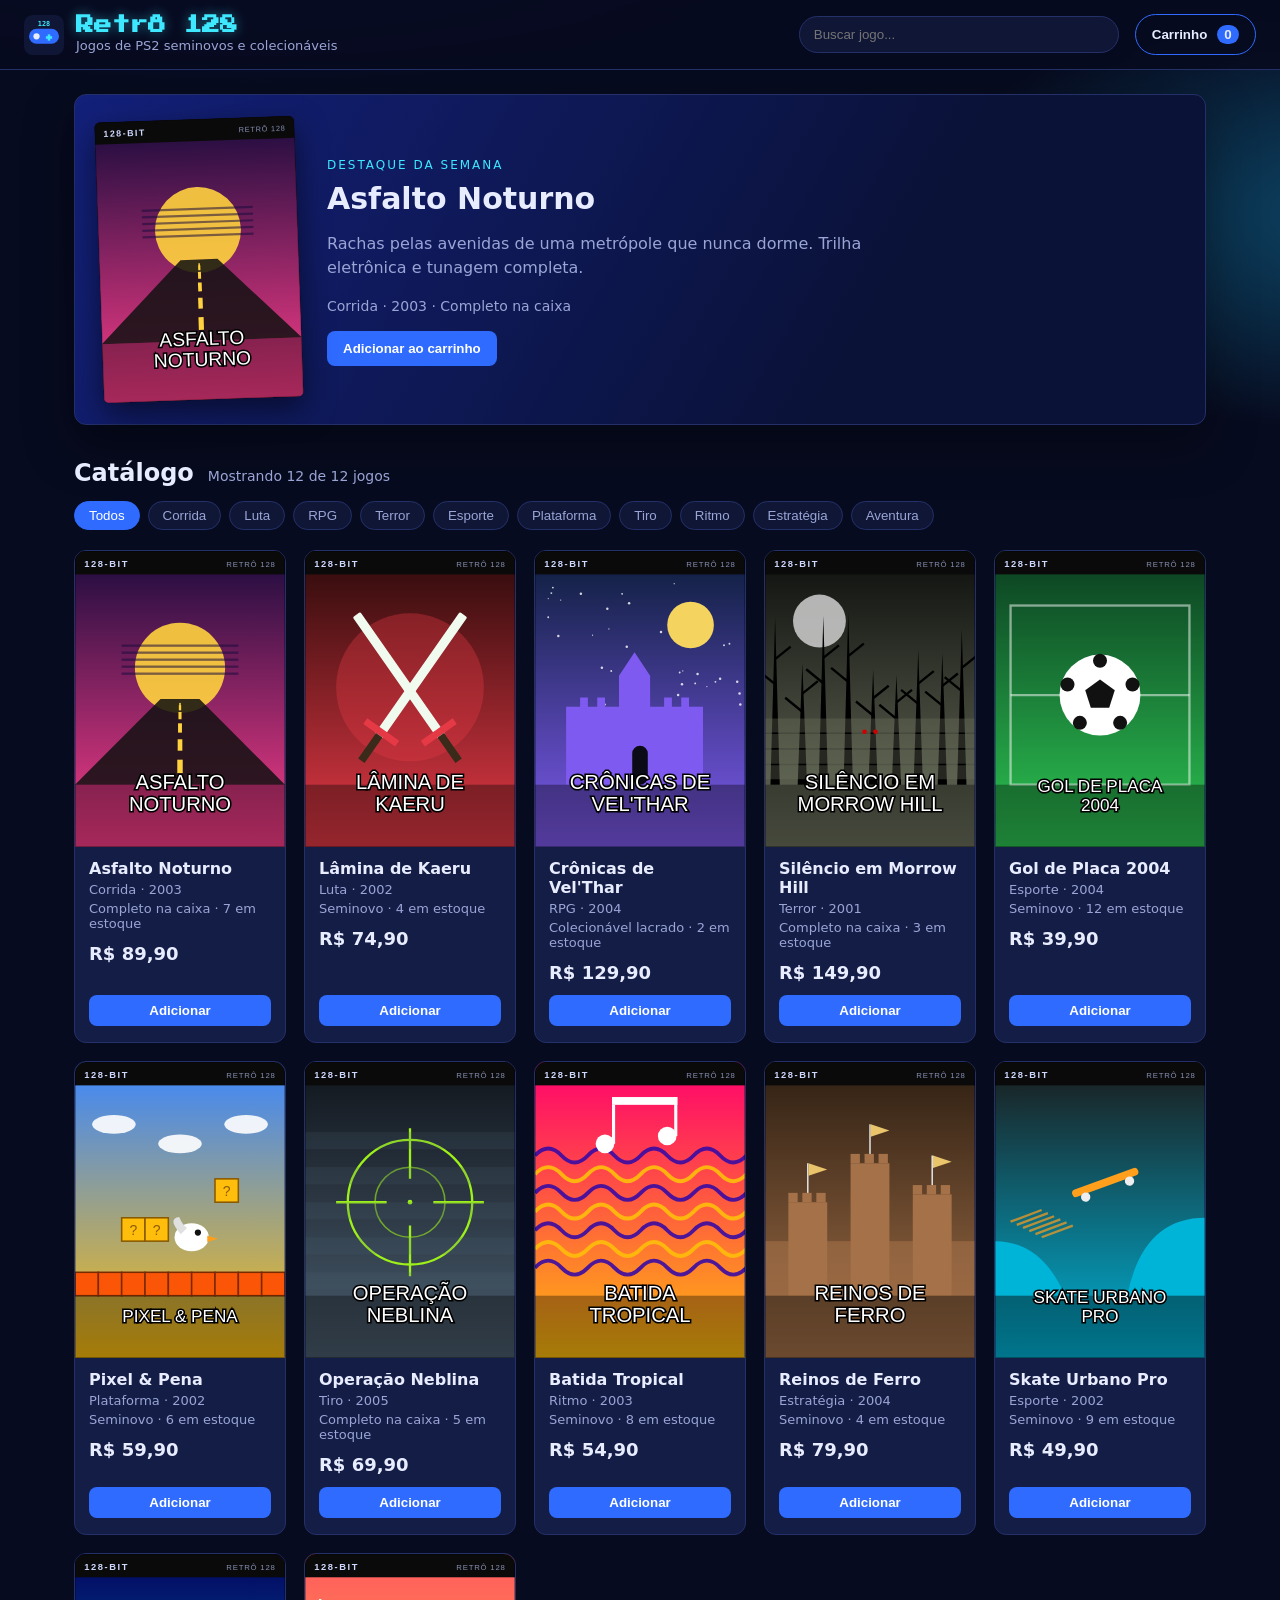
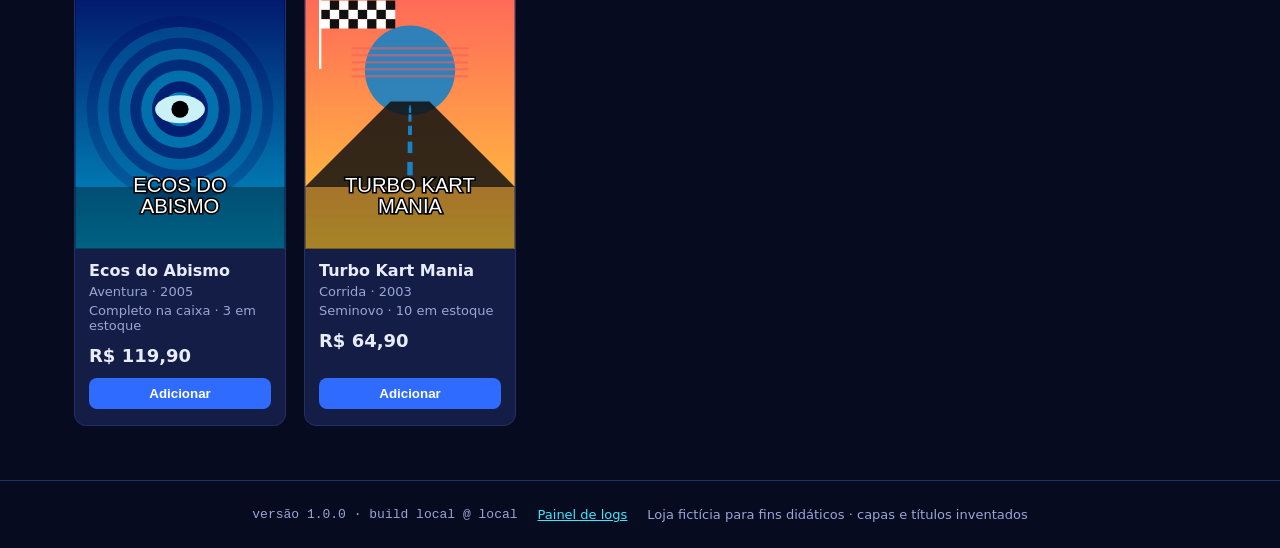
==== index.html @ 51105f06 "Initial commit" ====
<!doctype html>
<html lang="pt-BR">
<head>
  <meta charset="utf-8">
  <meta name="viewport" content="width=device-width, initial-scale=1">
  <title>Retrô 128 — Jogos de PS2</title>
  <link rel="icon" href="img/favicon.svg" type="image/svg+xml">
  <link rel="preconnect" href="https://fonts.googleapis.com">
  <link href="https://fonts.googleapis.com/css2?family=Press+Start+2P&display=swap" rel="stylesheet">
  <link rel="stylesheet" href="css/estilo.css">
</head>
<body>
  <header class="topo">
    <div class="marca">
      <img src="img/favicon.svg" alt="" width="40" height="40">
      <div>
        <h1>Retrô 128</h1>
        <p>Jogos de PS2 seminovos e colecionáveis</p>
      </div>
    </div>
    <input id="busca" type="search" placeholder="Buscar jogo..." aria-label="Buscar jogo">
    <button id="abrir-carrinho" class="botao-carrinho" aria-label="Abrir carrinho">
      Carrinho <span id="carrinho-qtd">0</span>
    </button>
  </header>

  <section id="banner-bf" class="banner-bf" hidden>
    <span class="bf-titulo">BLACK FRIDAY RETRÔ</span>
    <span class="bf-legenda">termina em</span>
    <span class="bf-tempo"></span>
  </section>

  <main id="vitrine">
    <section id="destaque" class="destaque"></section>

    <section class="catalogo">
      <div class="catalogo-cabecalho">
        <h2>Catálogo</h2>
        <span id="contagem" class="contagem">carregando...</span>
      </div>
      <div id="filtros" class="filtros"></div>
      <div id="grade" class="grade"></div>
    </section>
  </main>

  <aside id="carrinho" class="carrinho" aria-label="Carrinho">
    <div class="carrinho-topo">
      <h2>Seu carrinho</h2>
      <button id="fechar-carrinho" class="remover" aria-label="Fechar">✕</button>
    </div>
    <ul id="carrinho-itens"></ul>
    <div class="carrinho-rodape">
      <p>Total: <strong id="carrinho-total">R$ 0,00</strong></p>
      <p id="carrinho-frete" class="frete"></p>
      <button id="finalizar" class="botao">Finalizar compra (simulada)</button>
    </div>
  </aside>

  <div id="aviso" class="aviso" role="status"></div>

  <footer class="rodape">
    <span id="versao">versão ?</span>
    <a href="logs.html" target="_blank" rel="noopener">Painel de logs</a>
    <span>Loja fictícia para fins didáticos · capas e títulos inventados</span>
  </footer>

  <script src="js/observabilidade.js"></script>
  <script src="js/contador.js"></script>
  <script src="js/app.js"></script>
</body>
</html>
---- css/estilo.css ----
:root {
  --fundo: #070b1f;
  --fundo-2: #0f1636;
  --cartao: #141d45;
  --borda: #24306a;
  --texto: #e8ecff;
  --texto-suave: #9aa5d6;
  --azul: #2f6bff;
  --ciano: #3ee8ff;
  --promo: #ffcc00;
  --erro: #ff5a6e;
  --raio: 12px;
}

* { box-sizing: border-box; }

body {
  margin: 0;
  font-family: system-ui, -apple-system, "Segoe UI", Roboto, Arial, sans-serif;
  background:
    radial-gradient(1200px 500px at 20% -10%, #1b2a7a 0%, transparent 60%),
    radial-gradient(900px 400px at 110% 10%, #0d4a6b 0%, transparent 55%),
    var(--fundo);
  color: var(--texto);
  min-height: 100vh;
}

/* ---------- Topo ---------- */
.topo {
  position: sticky; top: 0; z-index: 10;
  display: flex; gap: 16px; align-items: center;
  padding: 14px 24px;
  background: rgba(7, 11, 31, .88);
  backdrop-filter: blur(8px);
  border-bottom: 1px solid var(--borda);
}
.marca { display: flex; gap: 12px; align-items: center; margin-right: auto; }
.marca h1 {
  margin: 0; font-family: "Press Start 2P", monospace; font-size: 18px;
  color: var(--ciano); text-shadow: 0 0 12px rgba(62, 232, 255, .45);
}
.marca p { margin: 4px 0 0; color: var(--texto-suave); font-size: 13px; }
#busca {
  width: min(320px, 40vw); padding: 10px 14px; border-radius: 999px;
  border: 1px solid var(--borda); background: var(--fundo-2); color: var(--texto);
}
.botao-carrinho {
  border: 1px solid var(--azul); background: transparent; color: var(--texto);
  padding: 10px 16px; border-radius: 999px; cursor: pointer; font-weight: 600;
}
.botao-carrinho span {
  display: inline-block; min-width: 22px; margin-left: 6px; padding: 2px 6px;
  border-radius: 999px; background: var(--azul); text-align: center;
}

/* ---------- Banner Black Friday ---------- */
.banner-bf {
  display: flex; gap: 18px; align-items: baseline; justify-content: center; flex-wrap: wrap;
  padding: 12px; background: repeating-linear-gradient(45deg, #000 0 18px, #111 18px 36px);
  border-bottom: 3px solid var(--promo); color: var(--promo);
}
.banner-bf[hidden] { display: none; }
.bf-titulo { font-family: "Press Start 2P", monospace; font-size: 14px; }
.bf-legenda { color: #fff; font-size: 13px; text-transform: uppercase; letter-spacing: 2px; }
.bf-tempo { font-size: 20px; color: #fff; font-variant-numeric: tabular-nums; }
.bf-tempo b { color: var(--promo); }

/* ---------- Vitrine ---------- */
main { max-width: 1180px; margin: 0 auto; padding: 24px; }

.destaque {
  display: grid; grid-template-columns: 200px 1fr; gap: 28px; align-items: center;
  padding: 24px; border-radius: var(--raio);
  background: linear-gradient(120deg, #13207a, #0a1238 70%);
  border: 1px solid var(--borda);
  box-shadow: 0 20px 50px rgba(0, 0, 0, .35);
}
.destaque-capa {
  width: 200px; aspect-ratio: 270 / 380; border-radius: 6px;
  box-shadow: 0 12px 30px rgba(0, 0, 0, .5); transform: rotate(-2deg);
  background: #000;
}
.destaque h2 { margin: 8px 0; font-size: 30px; }
.destaque p { color: var(--texto-suave); line-height: 1.5; max-width: 60ch; }
.destaque-meta { font-size: 14px; }
.etiqueta {
  font-size: 12px; letter-spacing: 2px; text-transform: uppercase; color: var(--ciano);
}

.catalogo-cabecalho { display: flex; align-items: baseline; gap: 14px; margin-top: 34px; }
.catalogo-cabecalho h2 { margin: 0; }
.contagem { color: var(--texto-suave); font-size: 14px; }

.filtros { display: flex; flex-wrap: wrap; gap: 8px; margin: 14px 0 20px; }
.chip {
  border: 1px solid var(--borda); background: var(--fundo-2); color: var(--texto-suave);
  padding: 6px 14px; border-radius: 999px; cursor: pointer;
}
.chip.ativo { background: var(--azul); color: #fff; border-color: var(--azul); }

.grade {
  display: grid; gap: 18px;
  grid-template-columns: repeat(auto-fill, minmax(200px, 1fr));
}
.card {
  background: var(--cartao); border: 1px solid var(--borda); border-radius: var(--raio);
  overflow: hidden; display: flex; flex-direction: column;
  transition: transform .15s ease, border-color .15s ease;
}
.card:hover { transform: translateY(-3px); border-color: var(--azul); }
.card-capa { position: relative; background: #000; }
.card-capa img { display: block; width: 100%; aspect-ratio: 270 / 380; object-fit: cover; }
.selo-promo {
  position: absolute; top: 38px; right: 8px; padding: 4px 8px; border-radius: 6px;
  background: var(--promo); color: #000; font-weight: 800; font-size: 13px;
}
.card-corpo { padding: 12px 14px 16px; display: flex; flex-direction: column; gap: 4px; flex: 1; }
.card-corpo h3 { margin: 0; font-size: 16px; }
.card-meta, .card-condicao { margin: 0; color: var(--texto-suave); font-size: 13px; }
.card-preco { margin: 8px 0; font-size: 18px; }
.card-preco s { color: var(--texto-suave); font-size: 13px; }
.preco-promo { color: var(--promo); }
.vazio { color: var(--texto-suave); }

.botao {
  border: 0; border-radius: 8px; padding: 10px 16px; cursor: pointer;
  background: var(--azul); color: #fff; font-weight: 700;
}
.botao:hover { filter: brightness(1.15); }
.botao-pequeno { margin-top: auto; padding: 8px 12px; }

/* ---------- Carrinho ---------- */
.carrinho {
  position: fixed; top: 0; right: 0; height: 100vh; width: min(380px, 92vw);
  background: var(--fundo-2); border-left: 1px solid var(--borda);
  transform: translateX(100%); transition: transform .2s ease; z-index: 20;
  display: flex; flex-direction: column;
}
.carrinho.aberto { transform: translateX(0); box-shadow: -20px 0 50px rgba(0, 0, 0, .5); }
.carrinho-topo { display: flex; justify-content: space-between; align-items: center; padding: 16px 20px; }
.carrinho-topo h2 { margin: 0; font-size: 18px; }
#carrinho-itens { list-style: none; margin: 0; padding: 0 20px; overflow: auto; flex: 1; }
#carrinho-itens li {
  display: grid; grid-template-columns: 44px 1fr auto; gap: 10px; align-items: center;
  padding: 10px 0; border-bottom: 1px solid var(--borda); font-size: 14px;
}
#carrinho-itens img { width: 44px; border-radius: 4px; }
.carrinho-rodape { padding: 16px 20px; border-top: 1px solid var(--borda); }
.frete { color: var(--ciano); font-size: 13px; }
.remover { background: none; border: 0; color: var(--texto-suave); cursor: pointer; font-size: 16px; }

.aviso {
  position: fixed; bottom: 24px; left: 50%; transform: translate(-50%, 40px);
  opacity: 0; transition: all .2s ease; z-index: 30;
  background: #fff; color: #000; padding: 10px 18px; border-radius: 999px; font-weight: 600;
}
.aviso.visivel { opacity: 1; transform: translate(-50%, 0); }

/* ---------- Rodapé ---------- */
.rodape {
  display: flex; gap: 20px; flex-wrap: wrap; justify-content: center;
  padding: 26px; margin-top: 30px; border-top: 1px solid var(--borda);
  color: var(--texto-suave); font-size: 13px;
}
.rodape a { color: var(--ciano); }
#versao { font-family: ui-monospace, Consolas, monospace; }

@media (max-width: 640px) {
  .topo { flex-wrap: wrap; }
  #busca { width: 100%; order: 3; }
  .destaque { grid-template-columns: 1fr; text-align: center; }
  .destaque-capa { margin: 0 auto; }
}
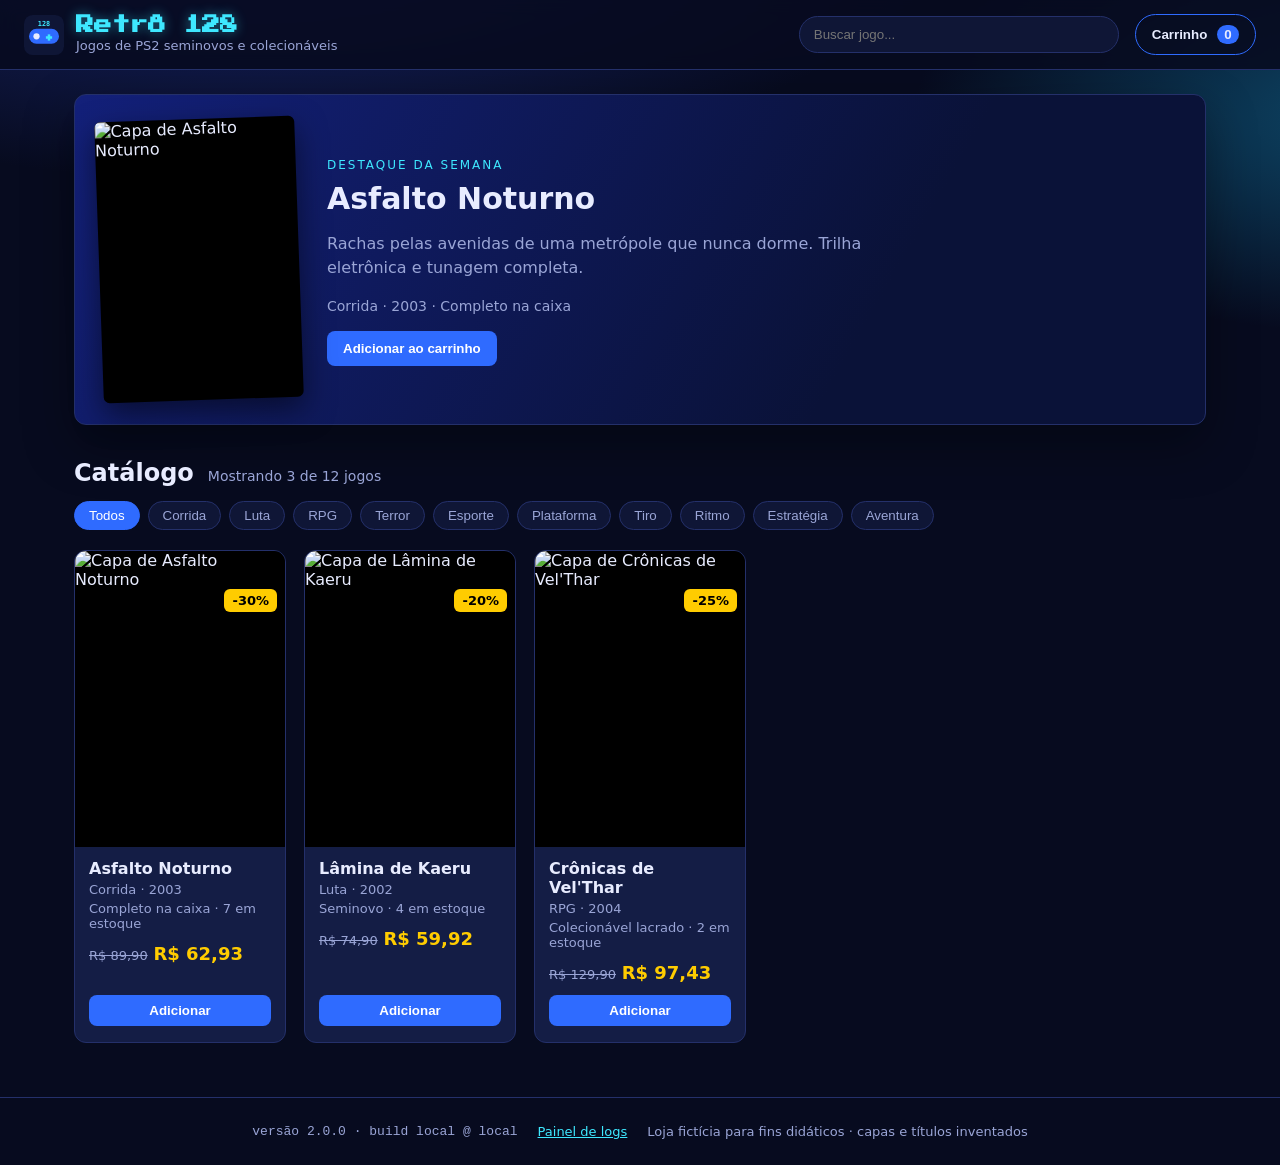
==== commit d44ea064: "RET-202: preços promocionais da Black Friday" ====
--- a/index.html
+++ b/index.html
@@ -66,6 +66,7 @@
 
   <script src="js/observabilidade.js"></script>
   <script src="js/contador.js"></script>
+  <script src="js/precos.js"></script>
   <script src="js/app.js"></script>
 </body>
 </html>
